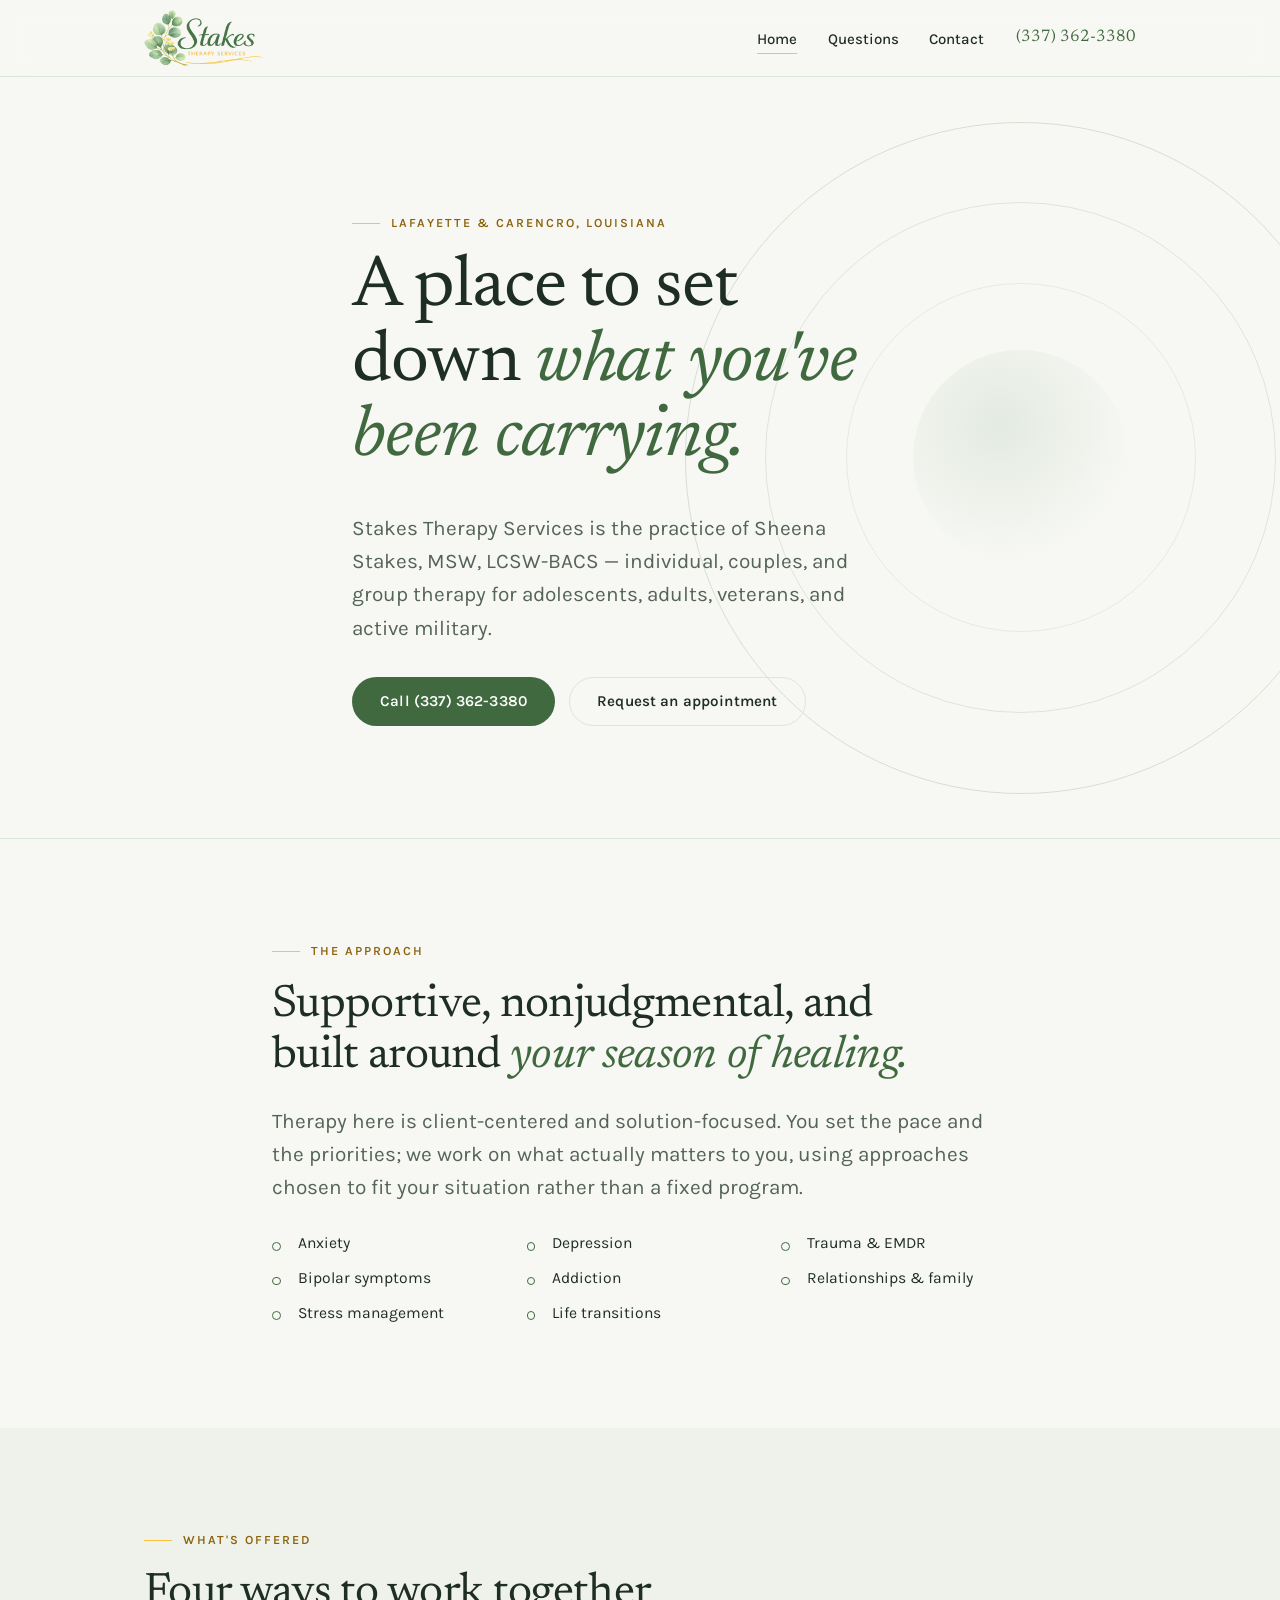
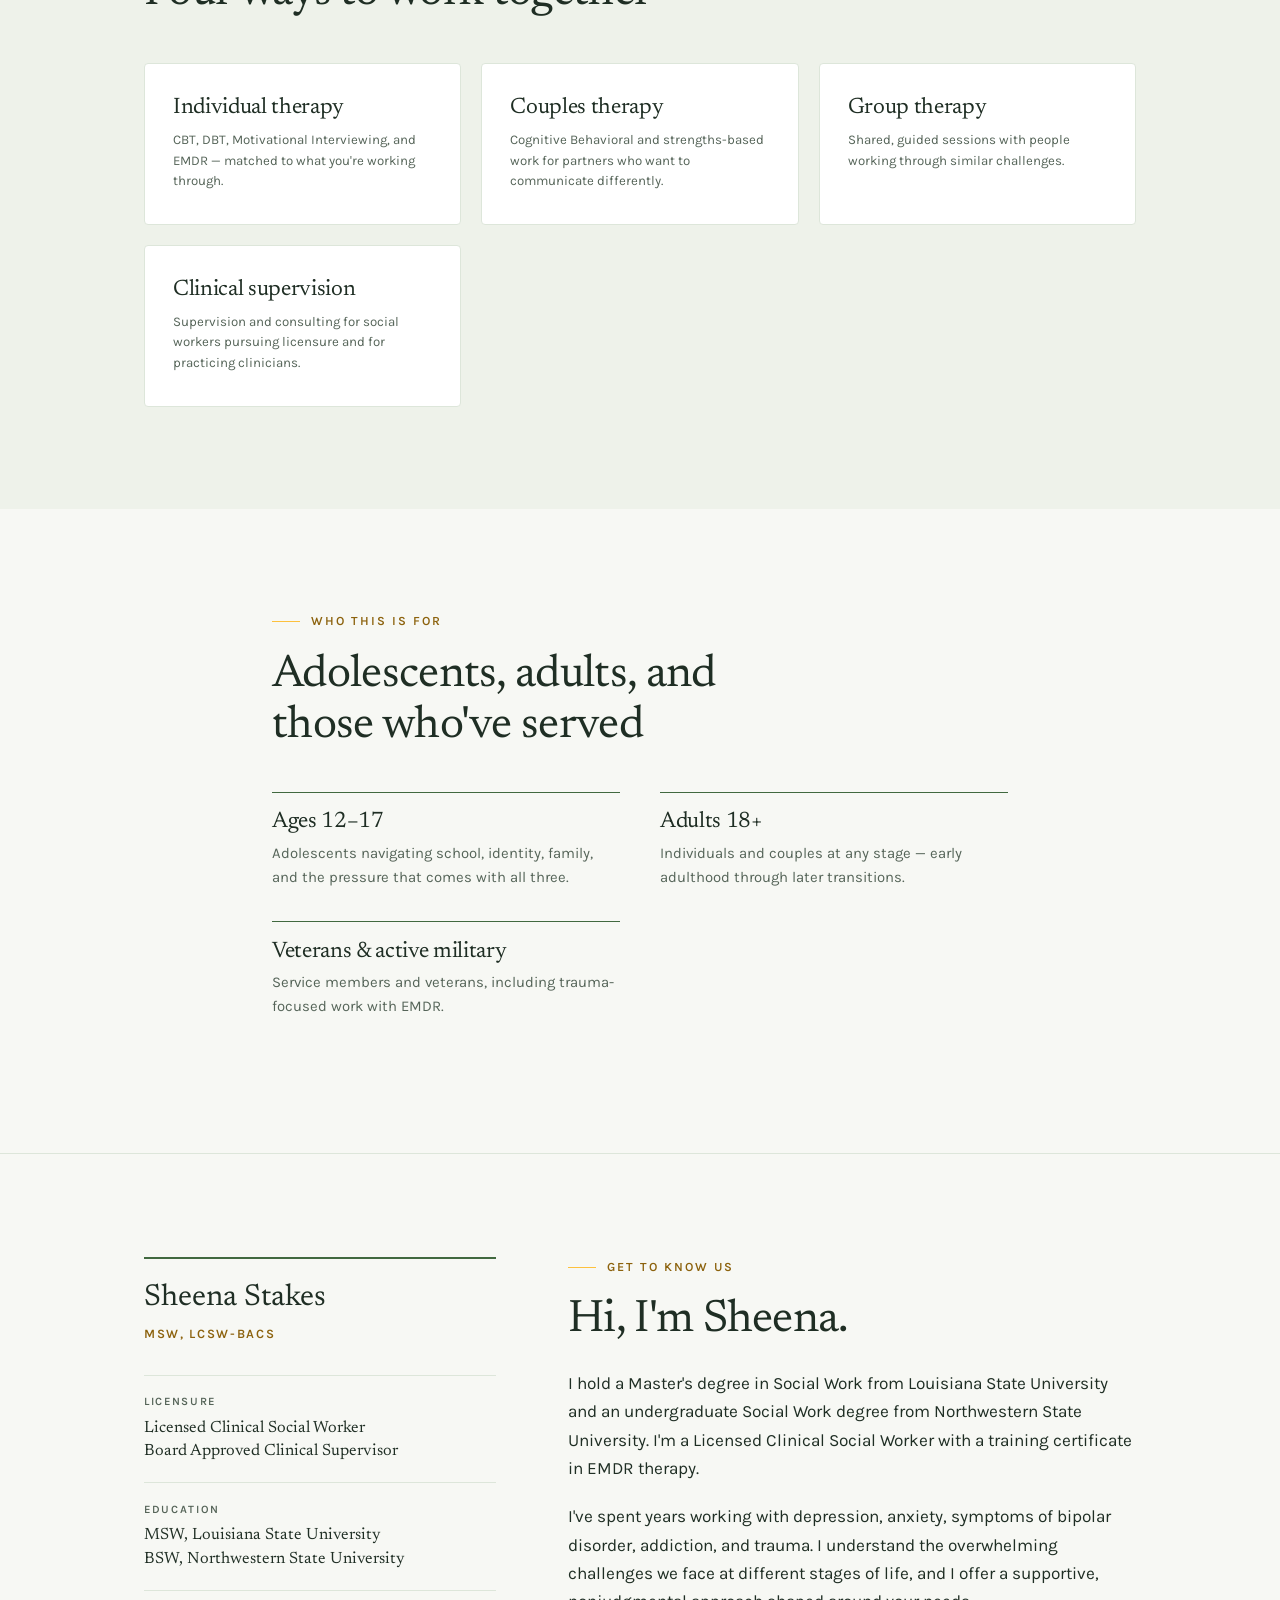
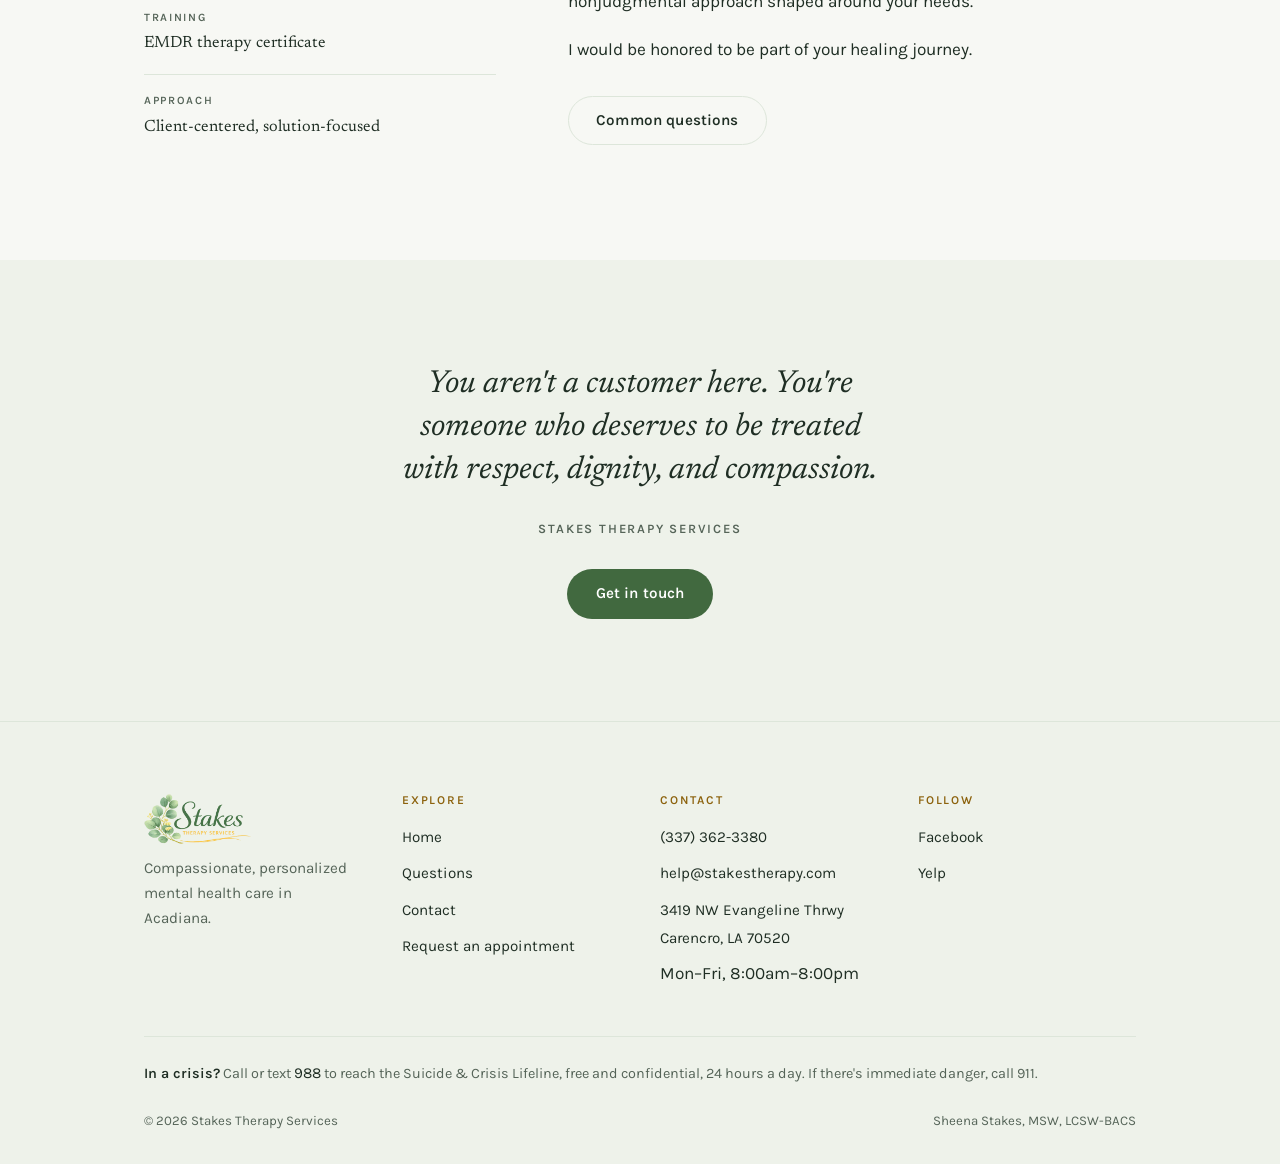
==== index.html @ 90056694 "Add files via upload" ====
<!DOCTYPE html>
<html lang="en">
<head>
<meta charset="utf-8">
<meta name="viewport" content="width=device-width, initial-scale=1">
<title>Stakes Therapy Services — Therapy in Lafayette &amp; Carencro, LA</title>
<meta name="description" content="Stakes Therapy Services is the practice of Sheena Stakes, MSW, LCSW-BACS. Individual, couples, and group therapy for adolescents, adults, veterans, and active military in Acadiana.">
<link rel="canonical" href="https://stakestherapy.com/">

<meta property="og:type" content="website">
<meta property="og:title" content="Stakes Therapy Services">
<meta property="og:description" content="Individual, couples, and group therapy in Lafayette and Carencro, Louisiana.">
<meta property="og:url" content="https://stakestherapy.com/">

<link rel="preload" href="assets/fonts/newsreader-latin-wght-normal.woff2" as="font" type="font/woff2" crossorigin>
<link rel="preload" href="assets/fonts/karla-latin-wght-normal.woff2" as="font" type="font/woff2" crossorigin>
<link rel="icon" href="assets/favicon-32.png" sizes="32x32">
<link rel="apple-touch-icon" href="assets/apple-touch-icon.png">
<link rel="stylesheet" href="assets/styles.css">
</head>
<body>

<a class="skip" href="#main">Skip to content</a>

<header class="masthead">
  <div class="wrap masthead__inner">
    <a class="wordmark" href="index.html">
      <picture>
        <source srcset="assets/logo.webp" type="image/webp">
        <img class="logo" src="assets/logo.png" alt="Stakes Therapy Services" width="400" height="186">
      </picture>
    </a>

    <button class="nav-toggle" type="button" aria-expanded="false" aria-controls="nav">Menu</button>

    <nav class="nav" id="nav" aria-label="Main">
      <ul class="nav__links">
        <li><a class="nav__link" href="index.html" aria-current="page">Home</a></li>
        <li><a class="nav__link" href="faq.html">Questions</a></li>
        <li><a class="nav__link" href="contact.html">Contact</a></li>
      </ul>
      <a class="nav__phone" href="tel:+13373623380">(337)&nbsp;362-3380</a>
    </nav>
  </div>
</header>

<main id="main">

  <!-- ============================================================ Hero -- -->
  <section class="hero">
    <div class="breath" aria-hidden="true">
      <div class="breath__ring"></div>
      <div class="breath__ring"></div>
      <div class="breath__ring"></div>
      <div class="breath__ring"></div>
    </div>

    <div class="wrap hero__inner">
      <p class="eyebrow">Lafayette &amp; Carencro, Louisiana</p>
      <h1>A place to set down <span class="accent">what you've been carrying.</span></h1>
      <p class="lead hero__sub">
        Stakes Therapy Services is the practice of Sheena Stakes, MSW, LCSW-BACS —
        individual, couples, and group therapy for adolescents, adults, veterans,
        and active military.
      </p>
      <div class="btn-row">
        <a class="btn btn--solid" href="tel:+13373623380">Call (337) 362-3380</a>
        <a class="btn btn--ghost" href="mailto:help@stakestherapy.com?subject=Appointment%20Request&amp;body=Hi%20Sheena%2C%20I%27d%20like%20to%20schedule%20an%20appointment.%0A%0AName%3A%0ABest%20time%20to%20reach%20me%3A%0AWhat%20I%27m%20looking%20for%3A%0A">Request an appointment</a>
      </div>
    </div>
  </section>

  <hr class="rule">

  <!-- ======================================================== Approach -- -->
  <section class="section">
    <div class="wrap wrap--narrow">
      <p class="eyebrow">The approach</p>
      <h2>Supportive, nonjudgmental, and built around <span class="accent">your season of healing.</span></h2>
      <p class="lead">
        Therapy here is client-centered and solution-focused. You set the pace and
        the priorities; we work on what actually matters to you, using approaches
        chosen to fit your situation rather than a fixed program.
      </p>
      <ul class="checklist">
        <li>Anxiety</li>
        <li>Depression</li>
        <li>Trauma &amp; EMDR</li>
        <li>Bipolar symptoms</li>
        <li>Addiction</li>
        <li>Relationships &amp; family</li>
        <li>Stress management</li>
        <li>Life transitions</li>
      </ul>
    </div>
  </section>

  <!-- ======================================================== Services -- -->
  <section class="section section--sunk">
    <div class="wrap">
      <p class="eyebrow">What's offered</p>
      <h2>Four ways to work together</h2>

      <div class="grid">
        <article class="card">
          <h3>Individual therapy</h3>
          <p class="card__meta">CBT, DBT, Motivational Interviewing, and EMDR — matched to what you're working through.</p>
        </article>

        <article class="card">
          <h3>Couples therapy</h3>
          <p class="card__meta">Cognitive Behavioral and strengths-based work for partners who want to communicate differently.</p>
        </article>

        <article class="card">
          <h3>Group therapy</h3>
          <p class="card__meta">Shared, guided sessions with people working through similar challenges.</p>
        </article>

        <article class="card">
          <h3>Clinical supervision</h3>
          <p class="card__meta">Supervision and consulting for social workers pursuing licensure and for practicing clinicians.</p>
        </article>
      </div>
    </div>
  </section>

  <!-- =========================================================== Who -- -->
  <section class="section">
    <div class="wrap wrap--narrow">
      <p class="eyebrow">Who this is for</p>
      <h2>Adolescents, adults, and those who've served</h2>
      <div class="roster">
        <div class="roster__item">
          <h3>Ages 12&ndash;17</h3>
          <p>Adolescents navigating school, identity, family, and the pressure that comes with all three.</p>
        </div>
        <div class="roster__item">
          <h3>Adults 18+</h3>
          <p>Individuals and couples at any stage — early adulthood through later transitions.</p>
        </div>
        <div class="roster__item">
          <h3>Veterans &amp; active military</h3>
          <p>Service members and veterans, including trauma-focused work with EMDR.</p>
        </div>
      </div>
    </div>
  </section>

  <hr class="rule">

  <!-- ========================================================= Sheena -- -->
  <section class="section" id="about">
    <div class="wrap split">
      <div>
        <div class="creds">
          <p class="creds__name">Sheena Stakes</p>
          <p class="creds__post">MSW, LCSW-BACS</p>

          <dl class="creds__list">
            <dt>Licensure</dt>
            <dd>Licensed Clinical Social Worker<br>Board Approved Clinical Supervisor</dd>

            <dt>Education</dt>
            <dd>MSW, Louisiana State University<br>BSW, Northwestern State University</dd>

            <dt>Training</dt>
            <dd>EMDR therapy certificate</dd>

            <dt>Approach</dt>
            <dd>Client-centered, solution-focused</dd>
          </dl>
        </div>
      </div>

      <div>
        <p class="eyebrow">Get to know us</p>
        <h2>Hi, I'm Sheena.</h2>
        <p>
          I hold a Master's degree in Social Work from Louisiana State University
          and an undergraduate Social Work degree from Northwestern State
          University. I'm a Licensed Clinical Social Worker with a training
          certificate in EMDR therapy.
        </p>
        <p>
          I've spent years working with depression, anxiety, symptoms of bipolar
          disorder, addiction, and trauma. I understand the overwhelming
          challenges we face at different stages of life, and I offer a
          supportive, nonjudgmental approach shaped around your needs.
        </p>
        <p>
          I would be honored to be part of your healing journey.
        </p>
        <div class="btn-row">
          <a class="btn btn--ghost" href="faq.html">Common questions</a>
        </div>
      </div>
    </div>
  </section>

  <!-- ============================================================ CTA -- -->
  <section class="section section--sunk">
    <div class="wrap">
      <p class="quote">
        You aren't a customer here. You're someone who deserves to be treated
        with respect, dignity, and compassion.
        <span class="quote__by">Stakes Therapy Services</span>
      </p>
      <div class="btn-row" style="justify-content:center">
        <a class="btn btn--solid" href="contact.html">Get in touch</a>
      </div>
    </div>
  </section>

</main>

<!-- ========================================================== Footer -- -->
<footer class="footer">
  <div class="wrap">
    <div class="footer__grid">
      <div>
        <a class="wordmark" href="index.html">
      <picture>
        <source srcset="assets/logo.webp" type="image/webp">
        <img class="logo" src="assets/logo.png" alt="Stakes Therapy Services" width="400" height="186">
      </picture>
    </a>
        <p class="footer__blurb">
          Compassionate, personalized mental health care in Acadiana.
        </p>
      </div>

      <div>
        <h4>Explore</h4>
        <ul>
          <li><a href="index.html">Home</a></li>
          <li><a href="faq.html">Questions</a></li>
          <li><a href="contact.html">Contact</a></li>
          <li><a href="mailto:help@stakestherapy.com?subject=Appointment%20Request">Request an appointment</a></li>
        </ul>
      </div>

      <div>
        <h4>Contact</h4>
        <ul>
          <li><a href="tel:+13373623380">(337) 362-3380</a></li>
          <li><a href="mailto:help@stakestherapy.com">help@stakestherapy.com</a></li>
          <li><a href="https://maps.apple.com/?address=3419%20NW%20Evangeline%20Thrwy,%20Carencro,%20LA%2070520" target="_blank" rel="noopener">3419 NW Evangeline Thrwy<br>Carencro, LA 70520</a></li>
          <li>Mon&ndash;Fri, 8:00am&ndash;8:00pm</li>
        </ul>
      </div>

      <div>
        <h4>Follow</h4>
        <ul>
          <li><a href="https://www.facebook.com/profile.php?id=100075727006683" target="_blank" rel="noopener">Facebook</a></li>
          <li><a href="https://www.yelp.com/biz/stakes-therapy-services-lafayette" target="_blank" rel="noopener">Yelp</a></li>
        </ul>
      </div>
    </div>

    <p class="footer__crisis">
      <strong>In a crisis?</strong> Call or text <a href="tel:988">988</a> to reach the
      Suicide &amp; Crisis Lifeline, free and confidential, 24 hours a day.
      If there's immediate danger, call 911.
    </p>

    <div class="footer__legal">
      <p>&copy; <span id="year">2026</span> Stakes Therapy Services</p>
      <p>Sheena Stakes, MSW, LCSW-BACS</p>
    </div>
  </div>
</footer>

<script>
  // Mobile menu
  var toggle = document.querySelector('.nav-toggle');
  var nav = document.getElementById('nav');
  toggle.addEventListener('click', function () {
    var open = nav.getAttribute('data-open') === 'true';
    nav.setAttribute('data-open', String(!open));
    toggle.setAttribute('aria-expanded', String(!open));
    toggle.textContent = open ? 'Menu' : 'Close';
  });

  // Current year
  document.getElementById('year').textContent = new Date().getFullYear();
</script>

</body>
</html>
---- assets/styles.css ----
/* ==========================================================================
   Stakes Therapy Services
   assets/styles.css
   Palette: sampled from the logo — forest green, amber, daylight paper
   Type:    Newsreader (display) + Karla (body) — self-hosted, no CDN
   ========================================================================== */

/* ---------------------------------------------------------- Typefaces --
   Variable fonts served from this repo. Nothing loads from Google, so the
   site makes zero third-party requests. Both are Open Font License. */

@font-face {
  font-family: "Newsreader";
  font-style: normal;
  font-display: swap;
  font-weight: 200 800;
  src: url("fonts/newsreader-latin-wght-normal.woff2") format("woff2-variations");
}

@font-face {
  font-family: "Newsreader";
  font-style: italic;
  font-display: swap;
  font-weight: 200 800;
  src: url("fonts/newsreader-latin-wght-italic.woff2") format("woff2-variations");
}

@font-face {
  font-family: "Karla";
  font-style: normal;
  font-display: swap;
  font-weight: 200 800;
  src: url("fonts/karla-latin-wght-normal.woff2") format("woff2-variations");
}

:root {
  /* Color */
  --paper:        #F7F8F4;  /* page background — daylight, faint green cast */
  --paper-sunk:   #EEF2EA;  /* alternating band */
  --panel:        #FFFFFF;
  --ink:          #1F2E24;  /* deep forest — body text, not black. 13.4:1 */
  --ink-soft:     #556458;  /* secondary text. 5.9:1 */
  --sage:         #41693F;  /* logo green — links, buttons. 5.9:1 on paper */
  --sage-deep:    #2F5130;  /* hover */
  --sage-pale:    #DDE6DA;  /* washes, rules */

  /* The logo's amber measures 1.5:1 against the paper — lovely as a drawn
     line, unreadable as text. So it is split in two: --gold draws,
     --gold-ink writes. Never set type in --gold. */
  --gold:         #FDC13D;  /* logo amber — DECORATIVE ONLY */
  --gold-ink:     #8C620D;  /* same hue darkened for labels. 5.1:1 */

  /* Type */
  --display: "Newsreader", Georgia, "Times New Roman", serif;
  --body:    "Karla", -apple-system, BlinkMacSystemFont, "Segoe UI", sans-serif;

  /* Space */
  --gutter: clamp(1.25rem, 5vw, 3rem);
  --measure: 68rem;
  --measure-narrow: 40rem;

  /* Motion */
  --ease: cubic-bezier(0.22, 0.61, 0.36, 1);
}

/* --------------------------------------------------------------- Reset -- */

*,
*::before,
*::after { box-sizing: border-box; }

html { -webkit-text-size-adjust: 100%; scroll-behavior: smooth; }

body {
  margin: 0;
  background: var(--paper);
  color: var(--ink);
  font-family: var(--body);
  font-size: clamp(1rem, 0.97rem + 0.16vw, 1.075rem);
  font-weight: 400;
  line-height: 1.65;
  -webkit-font-smoothing: antialiased;
  text-rendering: optimizeLegibility;
}

img { max-width: 100%; display: block; }

a { color: var(--sage); text-decoration-thickness: 1px; text-underline-offset: 0.2em; }
a:hover { color: var(--sage-deep); }

:focus-visible {
  outline: 2px solid var(--sage);
  outline-offset: 3px;
  border-radius: 2px;
}

.skip {
  position: absolute;
  left: -9999px;
  top: 0;
  background: var(--sage);
  color: #fff;
  padding: 0.75rem 1.25rem;
  z-index: 100;
}
.skip:focus { left: 0; }

/* ---------------------------------------------------------- Typography -- */

h1, h2, h3, h4 {
  font-family: var(--display);
  font-weight: 400;
  line-height: 1.12;
  letter-spacing: -0.015em;
  margin: 0 0 0.5em;
  text-wrap: balance;
}

h1 { font-size: clamp(2.5rem, 1.6rem + 4.2vw, 4.5rem); line-height: 1.04; }
h2 { font-size: clamp(1.85rem, 1.35rem + 2.1vw, 2.85rem); }
h3 { font-size: clamp(1.2rem, 1.08rem + 0.5vw, 1.4rem); }

p { margin: 0 0 1.15em; }
p:last-child { margin-bottom: 0; }

.lead {
  font-size: clamp(1.1rem, 1.02rem + 0.42vw, 1.3rem);
  line-height: 1.6;
  color: var(--ink-soft);
}

/* The italic display face is the voice of the brand — used for emphasis
   inside headings, never for whole paragraphs. */
.accent {
  font-style: italic;
  color: var(--sage);
}

.eyebrow {
  font-family: var(--body);
  font-size: 0.78rem;
  font-weight: 600;
  letter-spacing: 0.16em;
  text-transform: uppercase;
  color: var(--gold-ink);
  margin: 0 0 1.1rem;
  display: flex;
  align-items: center;
  gap: 0.7rem;
}
.eyebrow::before {
  content: "";
  width: 1.75rem;
  height: 1px;
  background: var(--gold);
  flex: none;
}
.eyebrow--center { justify-content: center; }

/* ------------------------------------------------------------- Layout -- */

.wrap {
  width: 100%;
  max-width: var(--measure);
  margin-inline: auto;
  padding-inline: var(--gutter);
}

.wrap--narrow { max-width: 52rem; }

.section { padding-block: clamp(3.5rem, 8vw, 6.5rem); }
.section--tight { padding-block: clamp(2.5rem, 5vw, 4rem); }
.section--sunk { background: var(--paper-sunk); }

.rule {
  height: 1px;
  border: 0;
  background: var(--sage-pale);
  margin: 0;
}

/* ------------------------------------------------------------ Buttons -- */

.btn {
  display: inline-flex;
  align-items: center;
  justify-content: center;
  gap: 0.55rem;
  font-family: var(--body);
  font-size: 0.95rem;
  font-weight: 600;
  letter-spacing: 0.01em;
  line-height: 1;
  padding: 1rem 1.7rem;
  border-radius: 999px;
  border: 1px solid transparent;
  text-decoration: none;
  cursor: pointer;
  transition: background-color 0.25s var(--ease),
              color 0.25s var(--ease),
              border-color 0.25s var(--ease),
              transform 0.25s var(--ease);
}

.btn--solid {
  background: var(--sage);
  color: #fff;
}
.btn--solid:hover {
  background: var(--sage-deep);
  color: #fff;
  transform: translateY(-2px);
}

.btn--ghost {
  background: transparent;
  color: var(--ink);
  border-color: var(--sage-pale);
}
.btn--ghost:hover {
  border-color: var(--sage);
  color: var(--sage-deep);
  transform: translateY(-2px);
}

.btn-row {
  display: flex;
  flex-wrap: wrap;
  gap: 0.85rem;
  margin-top: 2rem;
}

/* ------------------------------------------------------------- Header -- */

.masthead {
  position: sticky;
  top: 0;
  z-index: 50;
  background: rgba(247, 248, 244, 0.88);
  backdrop-filter: saturate(180%) blur(12px);
  -webkit-backdrop-filter: saturate(180%) blur(12px);
  border-bottom: 1px solid var(--sage-pale);
}

.masthead__inner {
  display: flex;
  align-items: center;
  justify-content: space-between;
  gap: 1.5rem;
  min-height: 4.75rem;
}

.wordmark {
  display: flex;
  align-items: center;
  text-decoration: none;
  line-height: 0;
  transition: opacity 0.25s var(--ease);
}
.wordmark:hover { opacity: 0.72; }

.logo {
  height: 3.5rem;        /* ~56px — the script holds up cleanly at this size */
  width: auto;
  display: block;
}

.footer .logo { height: 3.1rem; }

@media (max-width: 34rem) {
  .logo { height: 2.9rem; }
}

.nav {
  display: flex;
  align-items: center;
  gap: 2rem;
}

.nav__links {
  display: flex;
  align-items: center;
  gap: 1.9rem;
  list-style: none;
  margin: 0;
  padding: 0;
}

.nav__link {
  font-size: 0.94rem;
  font-weight: 500;
  color: var(--ink);
  text-decoration: none;
  padding-block: 0.35rem;
  border-bottom: 1px solid transparent;
  transition: border-color 0.2s var(--ease), color 0.2s var(--ease);
}
.nav__link:hover { color: var(--sage-deep); border-bottom-color: var(--sage); }
.nav__link[aria-current="page"] { border-bottom-color: var(--gold); }

.nav__phone {
  font-family: var(--display);
  font-size: 1.05rem;
  color: var(--sage);
  text-decoration: none;
  white-space: nowrap;
}
.nav__phone:hover { color: var(--sage-deep); }

.nav-toggle {
  display: none;
  background: none;
  border: 1px solid var(--sage-pale);
  border-radius: 999px;
  padding: 0.55rem 1rem;
  font-family: var(--body);
  font-size: 0.85rem;
  font-weight: 600;
  color: var(--ink);
  cursor: pointer;
}

/* --------------------------------------------------- Hero + breathing -- */

.hero {
  position: relative;
  overflow: hidden;
  padding-block: clamp(4rem, 11vw, 8.5rem) clamp(3.5rem, 9vw, 7rem);
}

.hero__inner {
  position: relative;
  z-index: 2;
  max-width: 42rem;
}

.hero__sub {
  max-width: 34rem;
  margin-top: 1.5rem;
}

/* SIGNATURE ELEMENT
   Concentric rings on a true box-breathing cycle: 4s in, 4s hold,
   4s out, 4s hold. Ambient and unlabelled — the rhythm does the work.
   Grounding exercises are part of this practice's own vocabulary. */
.breath {
  position: absolute;
  top: 50%;
  right: -6vw;
  translate: 0 -50%;
  width: min(42rem, 58vw);
  aspect-ratio: 1;
  pointer-events: none;
  z-index: 1;
}

.breath__ring {
  position: absolute;
  inset: 0;
  border-radius: 50%;
  border: 1px solid var(--sage);
  opacity: 0.18;
  animation: breathe 16s var(--ease) infinite;
}
.breath__ring:nth-child(2) { inset: 12%; animation-delay: -0.6s; opacity: 0.14; }
.breath__ring:nth-child(3) { inset: 24%; animation-delay: -1.2s; opacity: 0.1; }
.breath__ring:nth-child(4) {
  inset: 34%;
  border: 0;
  background: radial-gradient(circle at 40% 35%, var(--sage-pale), transparent 72%);
  opacity: 0.75;
  animation-delay: -1.8s;
}

@keyframes breathe {
  0%   { transform: scale(0.84); }  /* rest */
  25%  { transform: scale(1.04); }  /* inhale, 4s */
  50%  { transform: scale(1.04); }  /* hold, 4s */
  75%  { transform: scale(0.84); }  /* exhale, 4s */
  100% { transform: scale(0.84); }  /* hold, 4s */
}

/* ---------------------------------------------------------- Card grid -- */

.grid {
  display: grid;
  gap: 1.25rem;
  grid-template-columns: repeat(auto-fit, minmax(15.5rem, 1fr));
  margin-top: 2.75rem;
}

.card {
  background: var(--panel);
  border: 1px solid var(--sage-pale);
  border-radius: 4px;
  padding: 2rem 1.75rem;
}

.card h3 { margin-bottom: 0.55rem; }

.card__meta {
  font-size: 0.83rem;
  line-height: 1.55;
  color: var(--ink-soft);
  margin: 0;
}

.card__mark {
  font-family: var(--display);
  font-style: italic;
  font-size: 1.15rem;
  color: var(--gold-ink);
  display: block;
  margin-bottom: 0.9rem;
}

/* ------------------------------------------------------------ Roster -- */
/* Lighter alternative to .grid — hairline rules instead of boxes, so two
   list-like sections in a row don't read as the same component twice. */

.roster {
  display: grid;
  gap: 0 2.5rem;
  grid-template-columns: repeat(auto-fit, minmax(14rem, 1fr));
  margin-top: 2.5rem;
}

.roster__item {
  border-top: 1px solid var(--sage);
  padding-top: 1.1rem;
}

.roster__item h3 { margin-bottom: 0.4rem; }

.roster__item p {
  font-size: 0.93rem;
  line-height: 1.6;
  color: var(--ink-soft);
  margin: 0 0 2rem;
}

/* -------------------------------------------------------- Two-column -- */

.split {
  display: grid;
  gap: clamp(2rem, 6vw, 4.5rem);
  align-items: start;
  grid-template-columns: minmax(0, 1fr);
}

@media (min-width: 62rem) {
  .split { grid-template-columns: 22rem minmax(0, 1fr); }
  .split--flip { grid-template-columns: minmax(0, 1fr) 22rem; }
}

/* -------------------------------------------------- Credentials panel -- */
/* Sits where a portrait would. Credentials are the first thing people
   check when choosing a therapist, so this earns the column on its own. */

.creds {
  border-top: 2px solid var(--sage);
  padding-top: 1.4rem;
}

.creds__name {
  font-family: var(--display);
  font-size: clamp(1.5rem, 1.3rem + 0.8vw, 1.9rem);
  line-height: 1.15;
  margin: 0;
}

.creds__post {
  font-size: 0.8rem;
  font-weight: 600;
  letter-spacing: 0.13em;
  text-transform: uppercase;
  color: var(--gold-ink);
  margin: 0.45rem 0 0;
}

.creds__list {
  margin: 1.9rem 0 0;
  display: grid;
  gap: 0;
}

.creds__list dt {
  font-size: 0.7rem;
  font-weight: 600;
  letter-spacing: 0.15em;
  text-transform: uppercase;
  color: var(--ink-soft);
  padding-top: 1.1rem;
  border-top: 1px solid var(--sage-pale);
}

.creds__list dd {
  font-family: var(--display);
  font-size: 1.02rem;
  line-height: 1.45;
  color: var(--ink);
  margin: 0.3rem 0 1.15rem;
}

/* --------------------------------------------------------- Form notice -- */

.notice {
  background: var(--sage-pale);
  border-radius: 4px;
  padding: 1rem 1.15rem;
  font-size: 0.9rem;
  line-height: 1.55;
  color: var(--ink);
  margin: 0 0 1.75rem;
}
.notice strong { display: block; margin-bottom: 0.2rem; }

/* --------------------------------------------------------- Checklist -- */

.checklist {
  list-style: none;
  margin: 1.75rem 0 0;
  padding: 0;
  display: grid;
  gap: 0.7rem 1.75rem;
  grid-template-columns: repeat(auto-fit, minmax(13rem, 1fr));
}

.checklist li {
  position: relative;
  padding-left: 1.6rem;
  font-size: 0.98rem;
  line-height: 1.5;
}
.checklist li::before {
  content: "";
  position: absolute;
  left: 0;
  top: 0.6em;
  width: 0.55rem;
  height: 0.55rem;
  border: 1px solid var(--sage);
  border-radius: 50%;
}

/* ------------------------------------------------------------- Quote -- */

.quote {
  font-family: var(--display);
  font-style: italic;
  font-size: clamp(1.35rem, 1.05rem + 1.3vw, 2rem);
  line-height: 1.35;
  color: var(--ink);
  max-width: 34rem;
  margin: 0 auto;
  text-align: center;
  text-wrap: balance;
}
.quote__by {
  display: block;
  font-family: var(--body);
  font-style: normal;
  font-size: 0.8rem;
  font-weight: 600;
  letter-spacing: 0.14em;
  text-transform: uppercase;
  color: var(--ink-soft);
  margin-top: 1.75rem;
}

/* --------------------------------------------------------- Page head -- */

.pagehead { padding-block: clamp(3rem, 7vw, 5rem) clamp(1.5rem, 3vw, 2.5rem); }
.pagehead h1 { max-width: 20ch; }
.pagehead .lead { max-width: 42rem; margin-top: 1.25rem; }

/* ----------------------------------------------------------- Details -- */

.faq { max-width: var(--measure-narrow); }
.faq--wide { max-width: 46rem; }

.qa {
  border-bottom: 1px solid var(--sage-pale);
}
.qa:first-of-type { border-top: 1px solid var(--sage-pale); }

.qa summary {
  display: flex;
  align-items: flex-start;
  justify-content: space-between;
  gap: 1.5rem;
  padding: 1.4rem 0;
  cursor: pointer;
  list-style: none;
  font-family: var(--display);
  font-size: clamp(1.1rem, 1.02rem + 0.4vw, 1.32rem);
  line-height: 1.3;
  color: var(--ink);
}
.qa summary::-webkit-details-marker { display: none; }
.qa summary:hover { color: var(--sage-deep); }

.qa summary::after {
  content: "+";
  font-family: var(--body);
  font-size: 1.4rem;
  font-weight: 400;
  line-height: 1;
  color: var(--sage);
  flex: none;
  transition: transform 0.3s var(--ease);
}
.qa[open] summary::after { transform: rotate(45deg); }

.qa__body {
  padding-bottom: 1.75rem;
  max-width: 44rem;
  color: var(--ink-soft);
}
.qa__body ul { margin: 0.5rem 0 0; padding-left: 1.1rem; }
.qa__body li { margin-bottom: 0.4rem; }

/* -------------------------------------------------------- Crisis note -- */

.crisis {
  background: var(--panel);
  border: 1px solid var(--sage-pale);
  border-left: 3px solid var(--gold);
  border-radius: 4px;
  padding: clamp(1.6rem, 4vw, 2.5rem);
}
.crisis h2 { font-size: clamp(1.4rem, 1.2rem + 0.9vw, 1.9rem); }
.crisis__line {
  font-family: var(--display);
  font-size: clamp(1.4rem, 1.15rem + 1vw, 1.85rem);
  color: var(--sage);
  text-decoration: none;
  display: inline-block;
  margin-block: 0.35rem 0.75rem;
}
.crisis__line:hover { color: var(--sage-deep); text-decoration: underline; }

/* ------------------------------------------------------- Contact info -- */

.info {
  list-style: none;
  margin: 0;
  padding: 0;
  display: grid;
  gap: 1.9rem;
}

.info__label {
  font-size: 0.75rem;
  font-weight: 600;
  letter-spacing: 0.15em;
  text-transform: uppercase;
  color: var(--gold-ink);
  margin: 0 0 0.35rem;
}

.info__value {
  font-family: var(--display);
  font-size: clamp(1.15rem, 1.05rem + 0.5vw, 1.4rem);
  line-height: 1.35;
  color: var(--ink);
  margin: 0;
}
.info__value a { color: var(--ink); text-decoration: none; }
.info__value a:hover { color: var(--sage-deep); text-decoration: underline; }

/* --------------------------------------------------------------- Form -- */

.form { display: grid; gap: 1.1rem; }

.field { display: grid; gap: 0.4rem; }

.field label {
  font-size: 0.82rem;
  font-weight: 600;
  letter-spacing: 0.06em;
  text-transform: uppercase;
  color: var(--ink-soft);
}

.field input,
.field select,
.field textarea {
  font-family: var(--body);
  font-size: 1rem;
  color: var(--ink);
  background: var(--panel);
  border: 1px solid var(--sage-pale);
  border-radius: 3px;
  padding: 0.8rem 0.9rem;
  width: 100%;
  transition: border-color 0.2s var(--ease);
}
.field input:focus,
.field select:focus,
.field textarea:focus { border-color: var(--sage); outline-offset: 1px; }

.field textarea { resize: vertical; min-height: 8rem; }

.form__note {
  font-size: 0.85rem;
  color: var(--ink-soft);
  margin: 0;
}

.form .btn { justify-self: start; margin-top: 0.4rem; }

/* ------------------------------------------------------------- Footer -- */

.footer {
  background: var(--paper-sunk);
  border-top: 1px solid var(--sage-pale);
  padding-block: clamp(3rem, 6vw, 4.5rem) 2rem;
  margin-top: auto;
}

.footer__grid {
  display: grid;
  gap: 2.5rem;
  grid-template-columns: repeat(auto-fit, minmax(13rem, 1fr));
}

.footer h4 {
  font-family: var(--body);
  font-size: 0.75rem;
  font-weight: 600;
  letter-spacing: 0.15em;
  text-transform: uppercase;
  color: var(--gold-ink);
  margin: 0 0 0.9rem;
}

.footer ul { list-style: none; margin: 0; padding: 0; display: grid; gap: 0.5rem; }

.footer a { color: var(--ink); text-decoration: none; font-size: 0.95rem; }
.footer a:hover { color: var(--sage-deep); text-decoration: underline; }

.footer__blurb {
  font-size: 0.95rem;
  color: var(--ink-soft);
  max-width: 22rem;
  margin-top: 0.75rem;
}

.footer__crisis {
  margin-top: 3rem;
  padding-top: 1.5rem;
  border-top: 1px solid var(--sage-pale);
  font-size: 0.9rem;
  color: var(--ink-soft);
}
.footer__crisis strong { color: var(--ink); font-weight: 600; }

.footer__legal {
  margin-top: 1.5rem;
  font-size: 0.83rem;
  color: var(--ink-soft);
  display: flex;
  flex-wrap: wrap;
  gap: 0.4rem 1.25rem;
  justify-content: space-between;
}
.footer__legal p { margin: 0; }

/* ------------------------------------------------------------ Mobile -- */

@media (max-width: 54rem) {
  .nav-toggle { display: block; }

  .nav {
    position: absolute;
    top: 100%;
    left: 0;
    right: 0;
    background: var(--paper);
    border-bottom: 1px solid var(--sage-pale);
    flex-direction: column;
    align-items: stretch;
    gap: 0;
    padding: 0.5rem var(--gutter) 1.5rem;
    display: none;
  }
  .nav[data-open="true"] { display: flex; }

  .nav__links {
    flex-direction: column;
    align-items: stretch;
    gap: 0;
  }
  .nav__link {
    padding: 0.9rem 0;
    border-bottom: 1px solid var(--sage-pale);
    font-size: 1.05rem;
  }
  .nav__link:hover { border-bottom-color: var(--sage-pale); }
  .nav__link[aria-current="page"] { color: var(--sage); }

  .nav__phone { padding-top: 1.1rem; font-size: 1.25rem; }

  .breath { right: -28vw; width: 34rem; opacity: 0.7; }
}

/* --------------------------------------------------- Reduced motion -- */

@media (prefers-reduced-motion: reduce) {
  html { scroll-behavior: auto; }
  .breath__ring { animation: none; transform: scale(0.95); }
  *, *::before, *::after {
    animation-duration: 0.01ms !important;
    animation-iteration-count: 1 !important;
    transition-duration: 0.01ms !important;
  }
}

/* --------------------------------------------------------------- Print -- */

@media print {
  .masthead, .breath, .nav-toggle { display: none; }
  body { background: #fff; }
}
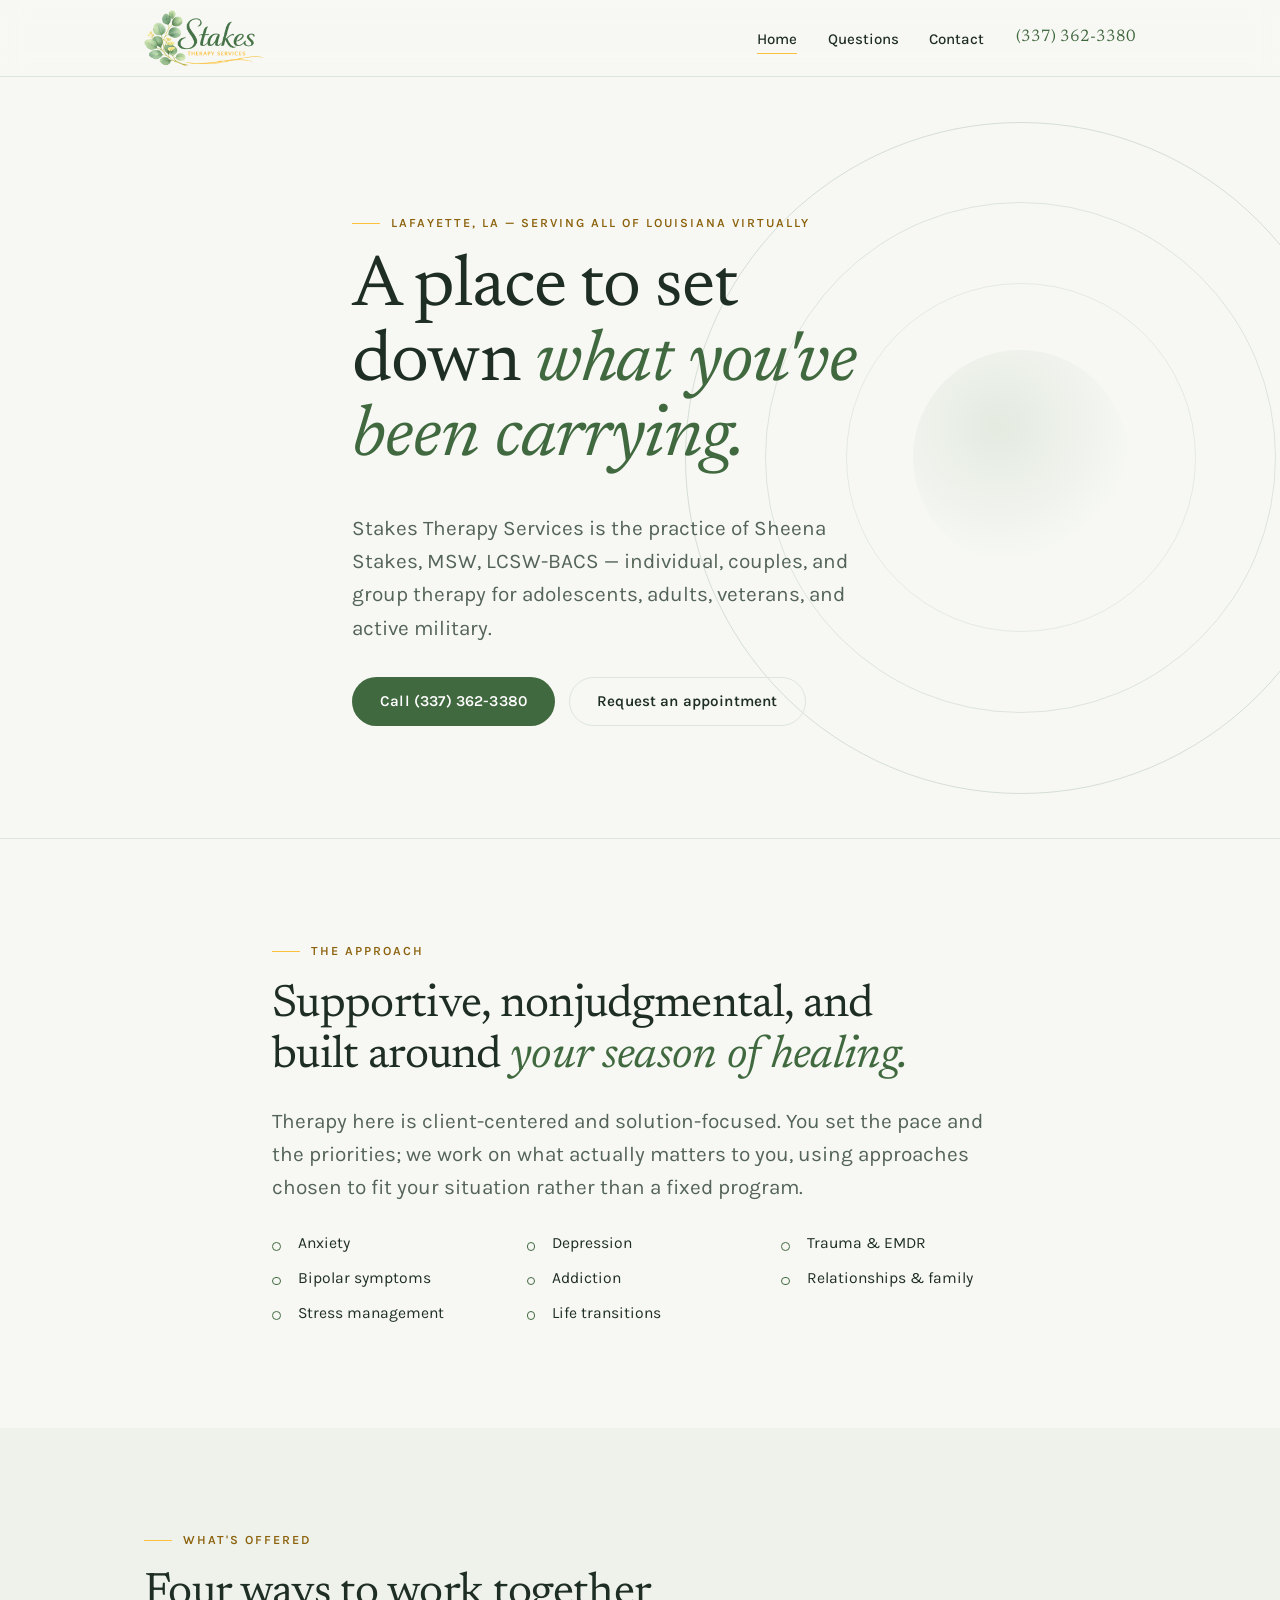
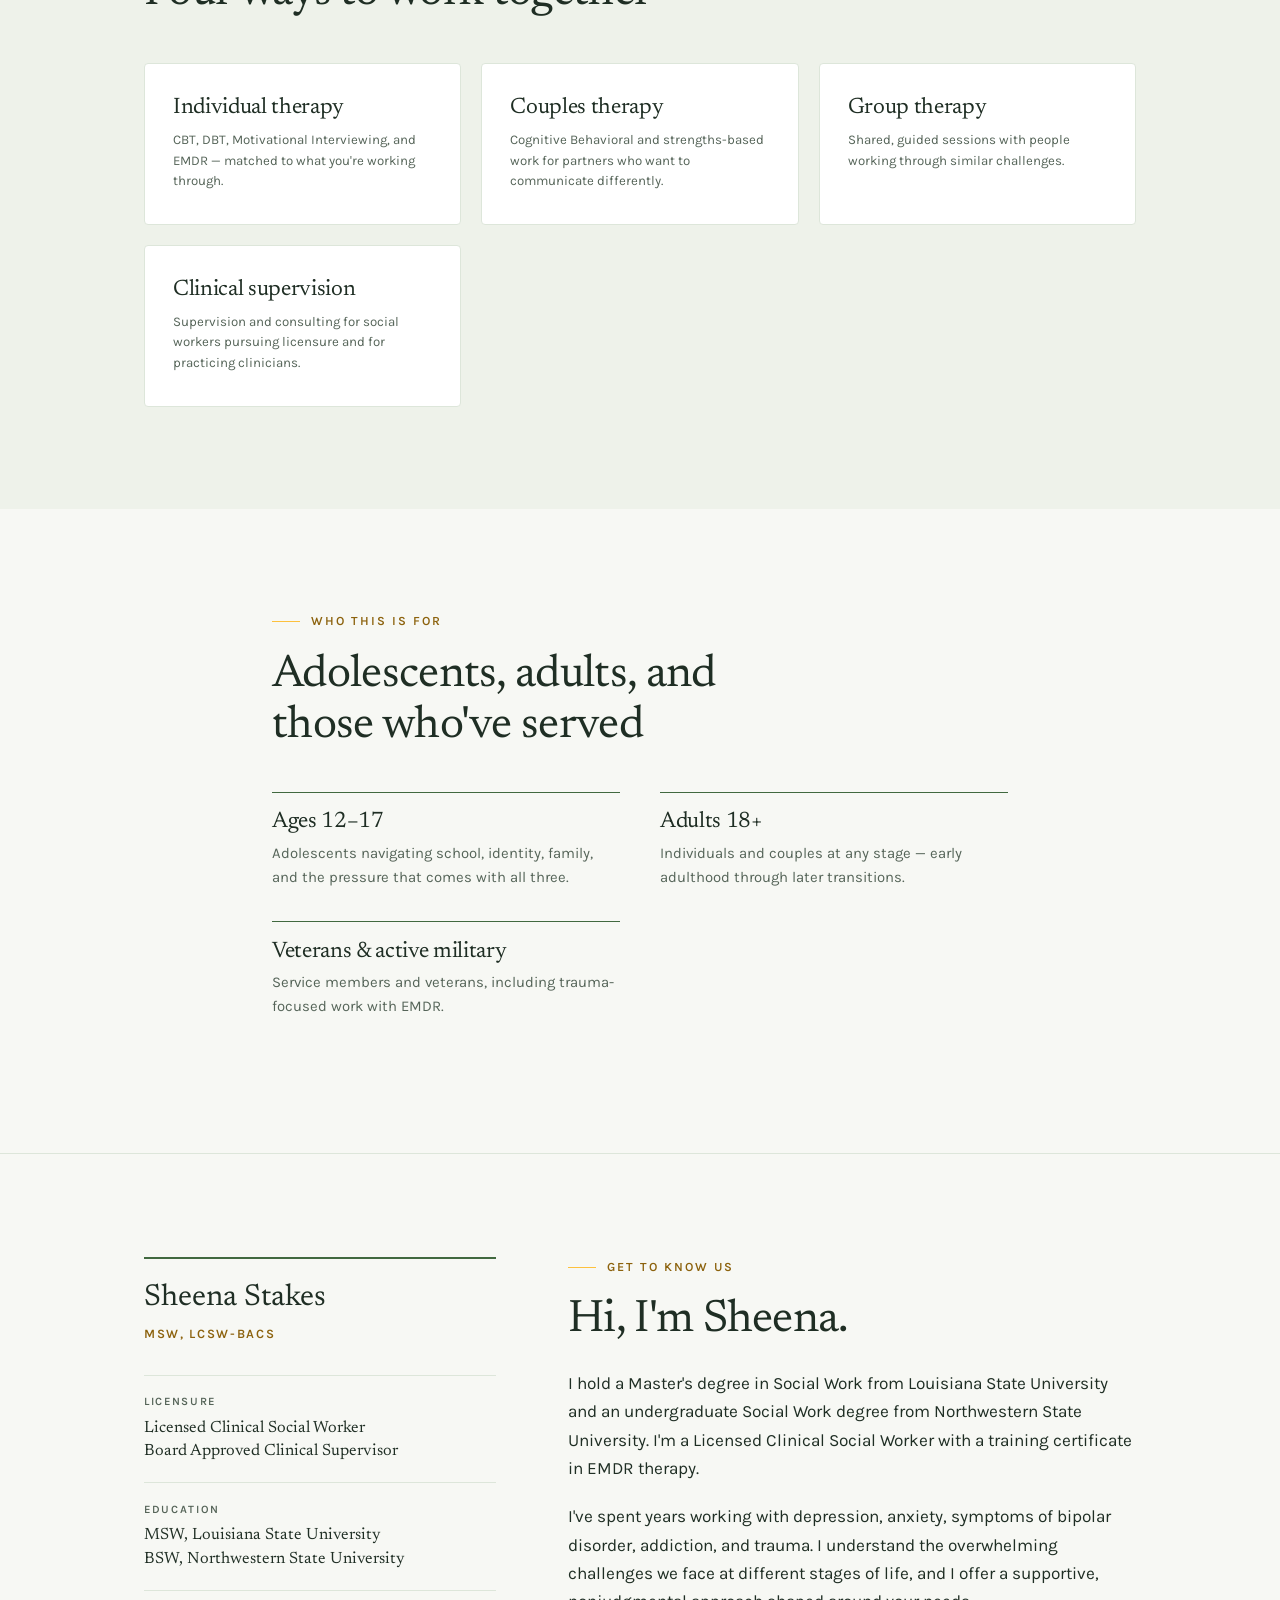
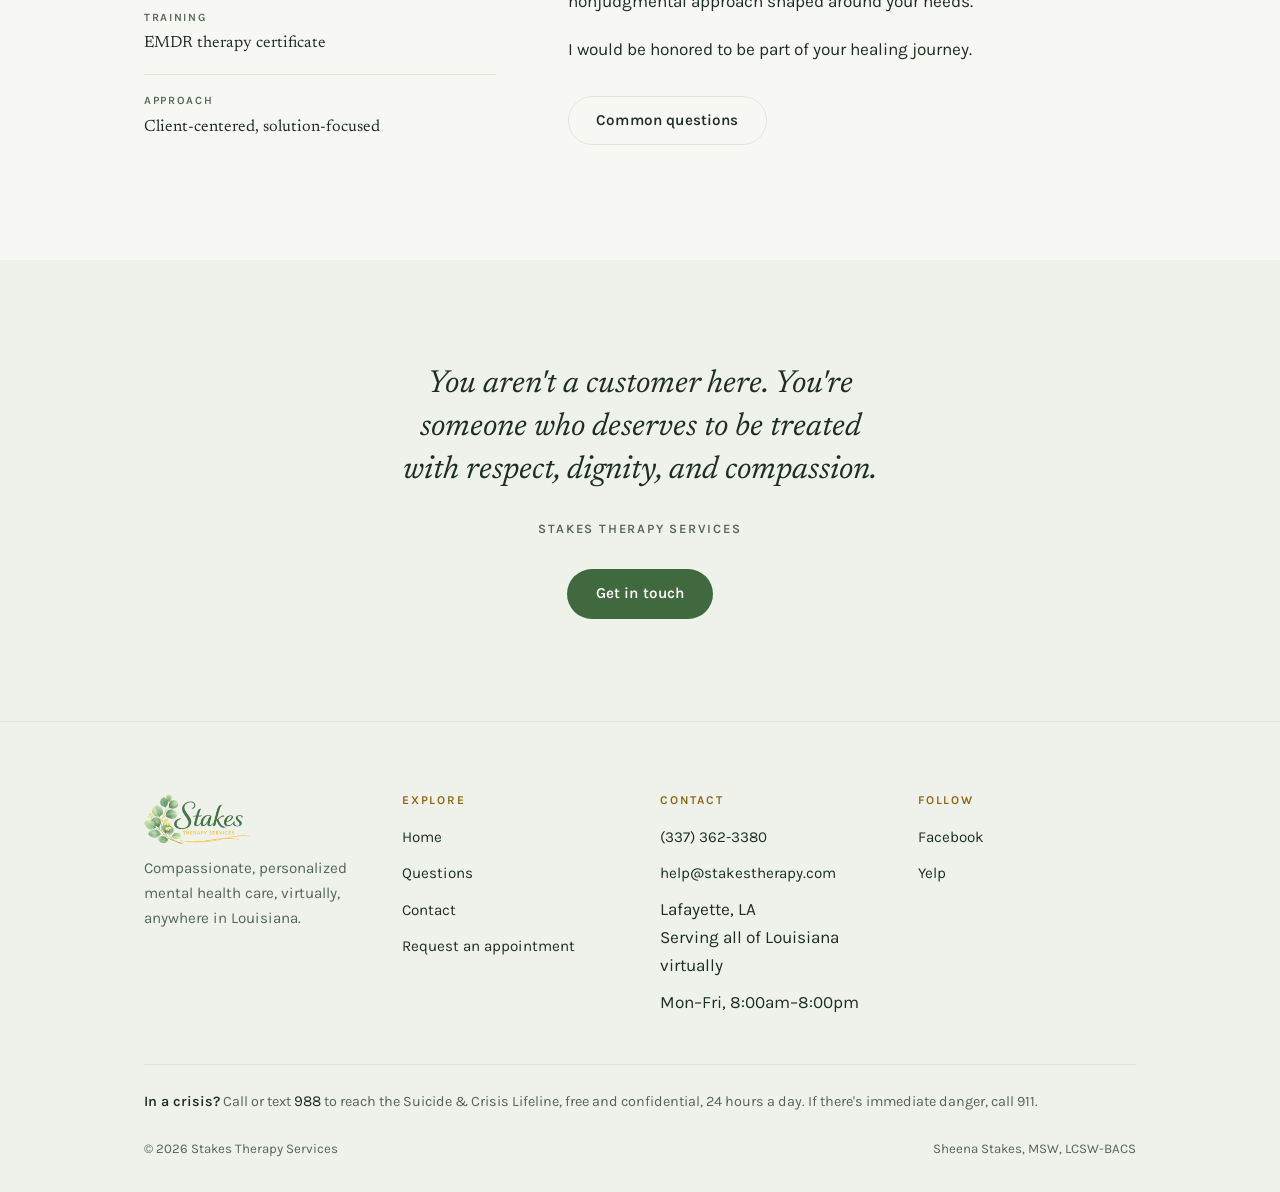
==== commit 88660943: "Add" ====
--- a/index.html
+++ b/index.html
@@ -3,13 +3,13 @@
 <head>
 <meta charset="utf-8">
 <meta name="viewport" content="width=device-width, initial-scale=1">
-<title>Stakes Therapy Services — Therapy in Lafayette &amp; Carencro, LA</title>
-<meta name="description" content="Stakes Therapy Services is the practice of Sheena Stakes, MSW, LCSW-BACS. Individual, couples, and group therapy for adolescents, adults, veterans, and active military in Acadiana.">
+<title>Stakes Therapy Services — Telehealth Therapy in Louisiana</title>
+<meta name="description" content="Stakes Therapy Services is the practice of Sheena Stakes, MSW, LCSW-BACS. Individual, couples, and group therapy — based in Lafayette, serving all of Louisiana virtually.">
 <link rel="canonical" href="https://stakestherapy.com/">
 
 <meta property="og:type" content="website">
 <meta property="og:title" content="Stakes Therapy Services">
-<meta property="og:description" content="Individual, couples, and group therapy in Lafayette and Carencro, Louisiana.">
+<meta property="og:description" content="Individual, couples, and group therapy — based in Lafayette, LA, serving all of Louisiana virtually.">
 <meta property="og:url" content="https://stakestherapy.com/">
 
 <link rel="preload" href="assets/fonts/newsreader-latin-wght-normal.woff2" as="font" type="font/woff2" crossorigin>
@@ -56,7 +56,7 @@
     </div>
 
     <div class="wrap hero__inner">
-      <p class="eyebrow">Lafayette &amp; Carencro, Louisiana</p>
+      <p class="eyebrow">Lafayette, LA &mdash; serving all of Louisiana virtually</p>
       <h1>A place to set down <span class="accent">what you've been carrying.</span></h1>
       <p class="lead hero__sub">
         Stakes Therapy Services is the practice of Sheena Stakes, MSW, LCSW-BACS —
@@ -226,7 +226,7 @@
       </picture>
     </a>
         <p class="footer__blurb">
-          Compassionate, personalized mental health care in Acadiana.
+          Compassionate, personalized mental health care, virtually, anywhere in Louisiana.
         </p>
       </div>
 
@@ -245,7 +245,7 @@
         <ul>
           <li><a href="tel:+13373623380">(337) 362-3380</a></li>
           <li><a href="mailto:help@stakestherapy.com">help@stakestherapy.com</a></li>
-          <li><a href="https://maps.apple.com/?address=3419%20NW%20Evangeline%20Thrwy,%20Carencro,%20LA%2070520" target="_blank" rel="noopener">3419 NW Evangeline Thrwy<br>Carencro, LA 70520</a></li>
+          <li>Lafayette, LA<br>Serving all of Louisiana virtually</li>
           <li>Mon&ndash;Fri, 8:00am&ndash;8:00pm</li>
         </ul>
       </div>
